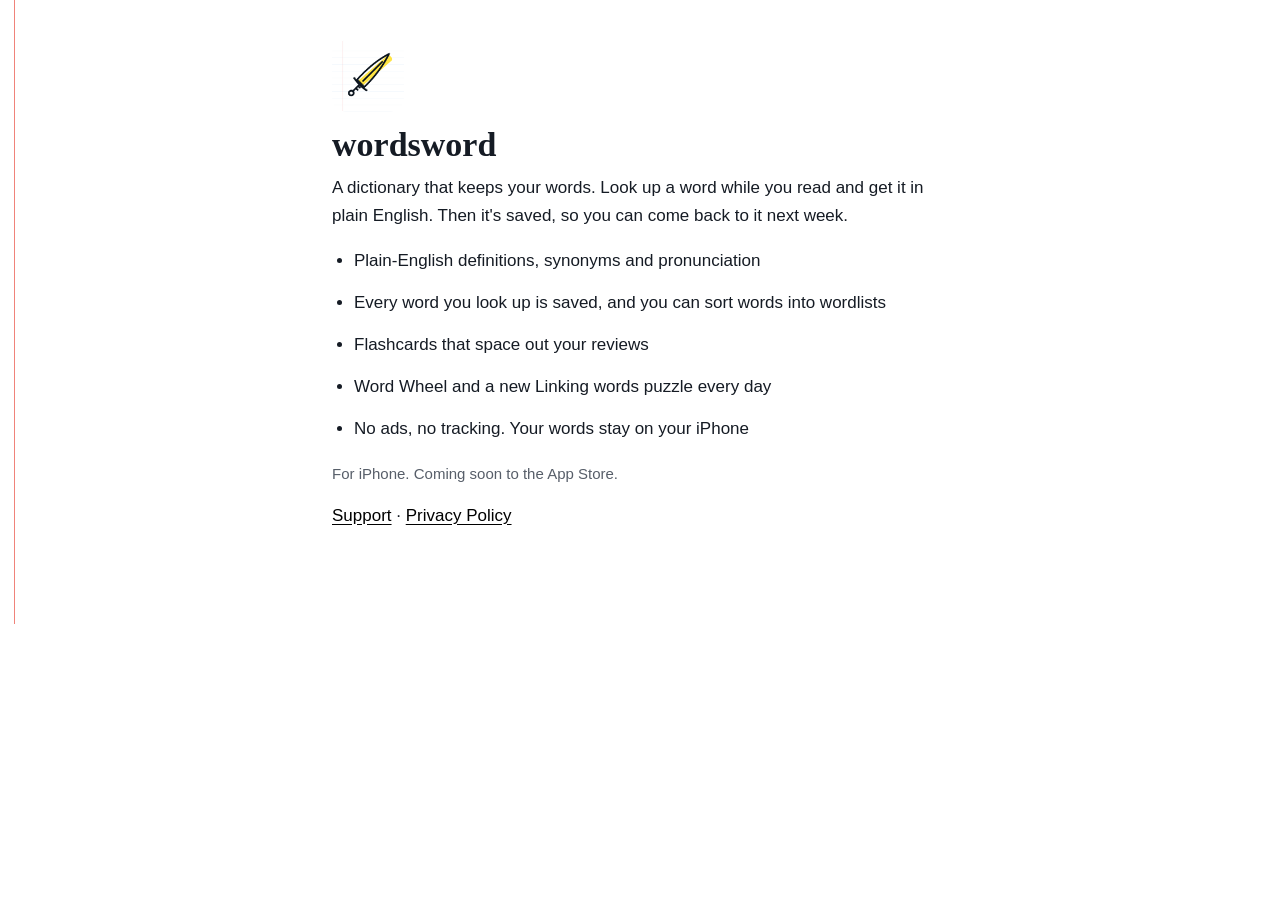
==== docs/index.html @ 5c489481 "Privacy policy, support and landing pages for the App Store, served by GitHub Pages from docs/ Co-Au" ====
<!doctype html>
<html lang="en">
<head>
<meta charset="utf-8">
<meta name="viewport" content="width=device-width, initial-scale=1">
<title>wordsword · dictionary that keeps your words</title>
<meta name="description" content="wordsword is a dictionary and thesaurus for iPhone that keeps every word you look up, with wordlists, flashcards and daily word games.">
<link rel="stylesheet" href="style.css">
</head>
<body>
<main>
<img class="icon" src="icon.png" alt="wordsword app icon">
<h1>wordsword</h1>
<p>A dictionary that keeps your words. Look up a word while you read and get it in plain English. Then it's saved, so you can come back to it next week.</p>
<ul>
<li>Plain-English definitions, synonyms and pronunciation</li>
<li>Every word you look up is saved, and you can sort words into wordlists</li>
<li>Flashcards that space out your reviews</li>
<li>Word Wheel and a new Linking words puzzle every day</li>
<li>No ads, no tracking. Your words stay on your iPhone</li>
</ul>
<p class="muted">For iPhone. Coming soon to the App Store.</p>
<p><a href="support.html">Support</a> · <a href="privacy.html">Privacy Policy</a></p>
</main>
</body>
</html>
---- docs/style.css ----
:root{--page:#fff;--ink:#151B24;--ink2:#575E69;--rule:#E4E7EC;--margin:#F0837A;--pen:#000;--sheet:#fff;--edge:#C3C8D1}
@media (prefers-color-scheme:dark){:root{--page:#0B0D12;--ink:#E9EBEF;--ink2:#A1A5AB;--rule:#1B2536;--margin:#6E3A38;--pen:#fff;--sheet:#151922;--edge:#343B48}}
*{box-sizing:border-box}
html{background:var(--page)}
body{margin:0;color:var(--ink);font:17px/28px -apple-system,BlinkMacSystemFont,"Helvetica Neue",sans-serif;
  background:linear-gradient(90deg,transparent 14px,var(--margin) 14px,var(--margin) 15px,transparent 15px);-webkit-text-size-adjust:100%}
main{max-width:680px;margin:0 auto;padding:40px 24px 80px 32px}
h1{font:600 34px/42px ui-serif,"New York",Georgia,serif;margin:12px 0 8px}
h2{font:600 20px/28px -apple-system,sans-serif;margin:36px 0 4px}
p,li{margin:0 0 14px}
ul{padding-left:22px}
a{color:var(--pen);text-underline-offset:3px}
.muted{color:var(--ink2);font-size:15px}
.icon{width:72px;height:72px;border-radius:16px;display:block}
nav{display:flex;gap:20px;font-size:15px;margin-bottom:24px}
table{border-collapse:collapse;width:100%;background:var(--sheet);border:1px solid var(--edge);border-radius:12px;overflow:hidden;margin:0 0 16px;font-size:15px;line-height:22px}
th,td{text-align:left;padding:8px 12px;border-bottom:1px solid var(--rule);vertical-align:top}
tr:last-child td{border-bottom:0}
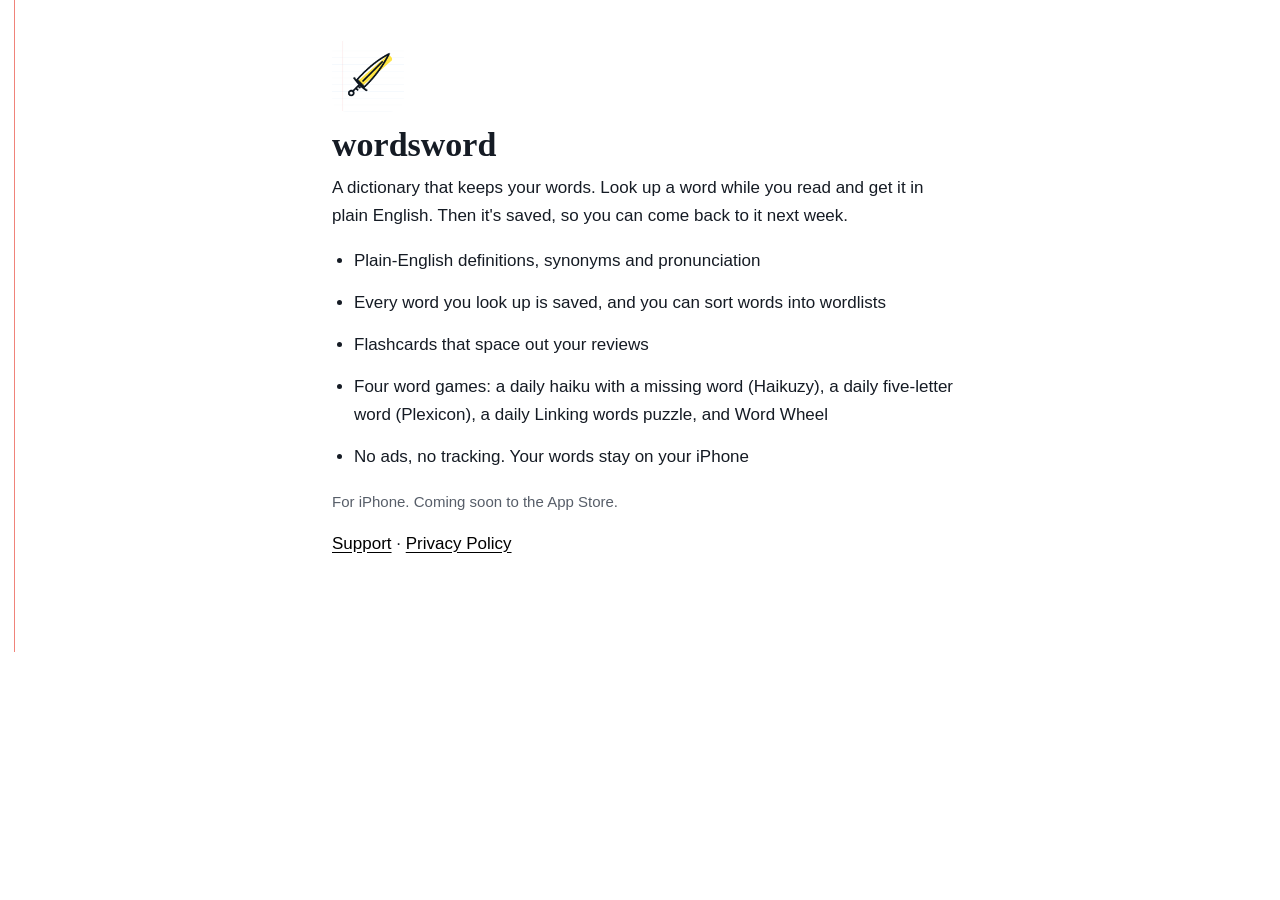
==== commit fa645778: "App Store readiness: honest model replies, a privacy policy that matches the code, four games in the" ====
--- a/docs/index.html
+++ b/docs/index.html
@@ -16,7 +16,7 @@
 <li>Plain-English definitions, synonyms and pronunciation</li>
 <li>Every word you look up is saved, and you can sort words into wordlists</li>
 <li>Flashcards that space out your reviews</li>
-<li>Word Wheel and a new Linking words puzzle every day</li>
+<li>Four word games: a daily haiku with a missing word (Haikuzy), a daily five-letter word (Plexicon), a daily Linking words puzzle, and Word Wheel</li>
 <li>No ads, no tracking. Your words stay on your iPhone</li>
 </ul>
 <p class="muted">For iPhone. Coming soon to the App Store.</p>
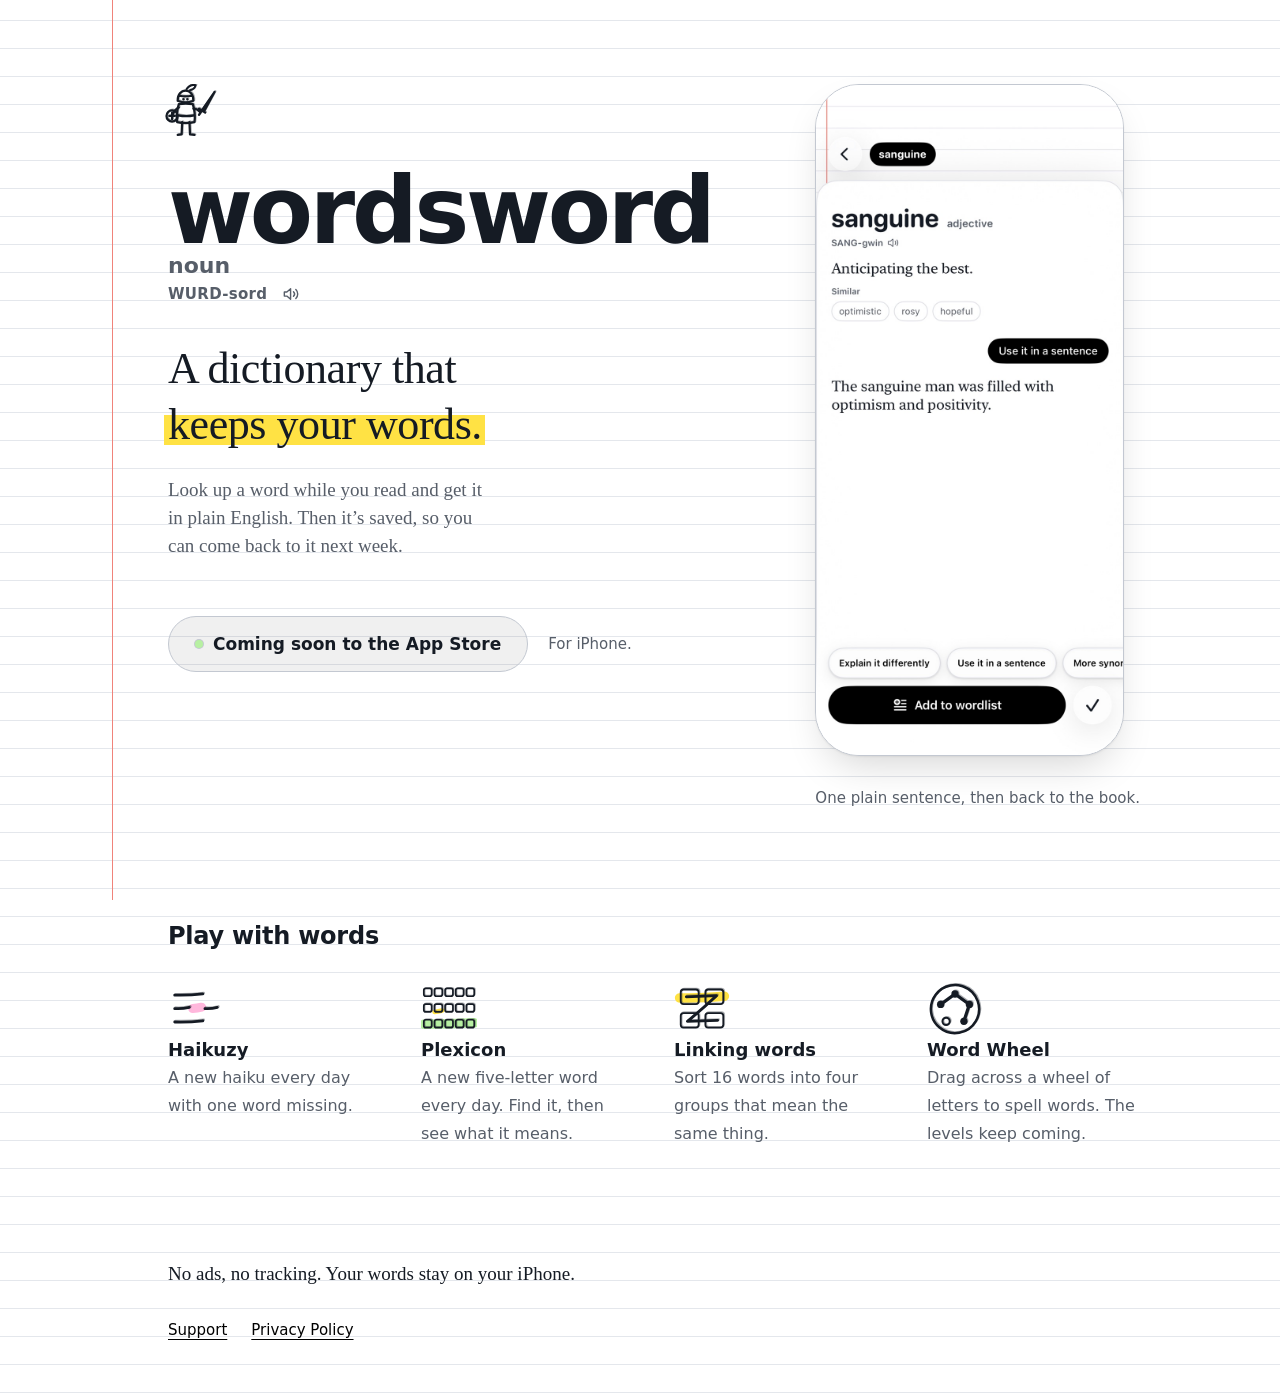
==== commit af967aec: "Landing page: wordsword as a dictionary entry, the real define screen, the four games Replaces the b" ====
--- a/docs/index.html
+++ b/docs/index.html
@@ -2,25 +2,286 @@
 <html lang="en">
 <head>
 <meta charset="utf-8">
-<meta name="viewport" content="width=device-width, initial-scale=1">
-<title>wordsword · dictionary that keeps your words</title>
-<meta name="description" content="wordsword is a dictionary and thesaurus for iPhone that keeps every word you look up, with wordlists, flashcards and daily word games.">
-<link rel="stylesheet" href="style.css">
+<meta name="viewport" content="width=device-width, initial-scale=1, viewport-fit=cover">
+<title>wordsword · a dictionary that keeps your words</title>
+<meta name="description" content="wordsword is a dictionary and thesaurus for iPhone that keeps every word you look up, with wordlists, flashcards and four daily word games.">
+<meta name="color-scheme" content="light dark">
+<meta name="theme-color" content="#FFFFFF" media="(prefers-color-scheme: light)">
+<meta name="theme-color" content="#0B0D12" media="(prefers-color-scheme: dark)">
+<meta property="og:title" content="wordsword">
+<meta property="og:description" content="A dictionary that keeps your words. For iPhone.">
+<meta property="og:image" content="https://schubaru.github.io/wordsword/icon.png">
+<meta property="og:url" content="https://schubaru.github.io/wordsword/">
+<!-- On App Store approval: <meta name="apple-itunes-app" content="app-id=XXXXXXXXXX"> -->
+<link rel="icon" href="icon.png">
+<link rel="apple-touch-icon" href="icon.png">
+<style>
+/* Tokens: DESIGN.md (Theme.swift). Kept here so privacy/support's style.css stays untouched. */
+:root{
+  --page:#FFFFFF; --sheet:#FFFFFF; --ink:#151B24; --ink2:#575E69; --pen:#000000; --on-pen:#FFFFFF;
+  --paper-rule:#E4E7EC; --margin:#F0837A; --edge:#C3C8D1; --rule:#DADEE5;
+  --hl-yellow:#FFE244; --hl-green:#B7F0A2; --hl-pink:#FFB7DC;
+  --pen-wash:rgb(0 0 0 / .06);
+  --r:28px;            /* one college rule */
+  --phase:-7px;        /* lifts the rules so body baselines sit on them */
+  --rounded: ui-rounded, "SF Pro Rounded", "Nunito", "Arial Rounded MT Bold", system-ui, sans-serif;
+  --serif: ui-serif, "New York", "Iowan Old Style", Georgia, serif;
+  --sans: -apple-system, BlinkMacSystemFont, "Helvetica Neue", system-ui, sans-serif;
+  --ease-out: cubic-bezier(.16, 1, .3, 1);
+}
+@media (prefers-color-scheme: dark){
+  :root{
+    --page:#0B0D12; --sheet:#151922; --ink:#E9EBEF; --ink2:#A1A5AB; --pen:#FFFFFF; --on-pen:#0B1220;
+    --paper-rule:#1B2536; --margin:#6E3A38; --edge:#343B48; --rule:#1C1F24;
+    --hl-yellow:rgb(214 181 41 / .5); --hl-green:rgb(111 176 74 / .5); --hl-pink:rgb(208 92 154 / .5);
+    --pen-wash:rgb(255 255 255 / .08);
+  }
+}
+
+*{box-sizing:border-box}
+html{background:var(--page); scrollbar-color:var(--edge) var(--page); -webkit-text-size-adjust:100%}
+body{
+  margin:0; color:var(--ink); background-color:var(--page);
+  font:17px/var(--r) var(--sans);
+  /* The paper: college rules, 28px apart, under everything. */
+  background-image:repeating-linear-gradient(to bottom, transparent 0 calc(var(--r) - 1px), var(--paper-rule) calc(var(--r) - 1px) var(--r));
+  background-position:0 var(--phase);
+  -webkit-font-smoothing:antialiased;
+}
+/* The one red margin line. Never written over. */
+body::before{
+  content:""; position:fixed; inset:0 auto 0 var(--margin-x); width:1.2px; background:var(--margin);
+  pointer-events:none;
+}
+:root{--margin-x:14px}
+::selection{background:var(--hl-yellow); color:var(--ink)}
+a{color:var(--pen); text-decoration-thickness:1px; text-underline-offset:4px}
+a:hover{text-decoration-thickness:2px}
+:focus-visible{outline:2px solid var(--pen); outline-offset:3px; border-radius:6px}
+
+.wrap{max-width:1040px; margin:0 auto; padding:calc(var(--r) * 2) 20px calc(var(--r) * 2) 36px}
+
+/* ---------- The entry ---------- */
+.hero{display:grid; gap:calc(var(--r) * 2) 64px; align-items:start}
+.knight{width:56px; height:56px; color:var(--ink); display:block; margin:0 0 var(--r) -6px}
+.headword{display:flex; align-items:baseline; flex-wrap:wrap; gap:0 18px; margin:0}
+.headword h1{
+  margin:0; font:800 clamp(56px, 13vw, 92px)/calc(var(--r) * 3) var(--rounded);
+  letter-spacing:-.035em; color:var(--ink);
+  position:relative; top:var(--h1-nudge, -13px); /* baseline onto its rule */
+}
+.pos{font:600 22px/var(--r) var(--rounded); color:var(--ink2)}
+.pron{display:flex; align-items:center; gap:8px; margin:0 0 var(--r); font:600 15px/var(--r) var(--rounded); color:var(--ink2); letter-spacing:.02em}
+.say{
+  all:unset; cursor:pointer; display:inline-grid; place-items:center; width:32px; height:28px; border-radius:8px;
+  color:var(--ink2); transition:color .2s var(--ease-out), background-color .2s var(--ease-out);
+}
+.say:hover{color:var(--pen); background:var(--pen-wash)}
+.say.is-speaking{color:var(--pen)}
+.say svg{width:20px; height:20px}
+.say:focus-visible{outline:2px solid var(--pen); outline-offset:0}
+
+.sense{margin:0 0 var(--r); font:400 clamp(30px, 5.4vw, 44px)/calc(var(--r) * 2) var(--serif); letter-spacing:-.01em; text-wrap:balance; max-width:16ch; position:relative; top:var(--sense-nudge, 10px)}
+.hl{
+  background:linear-gradient(var(--hl-yellow), var(--hl-yellow)) no-repeat 0 82% / 100% 62%;
+  border-radius:4px; padding:0 .08em; margin:0 -.08em;
+  -webkit-box-decoration-break:clone; box-decoration-break:clone;
+}
+.blurb{margin:0 0 calc(var(--r) * 2); max-width:34ch; font:400 19px/var(--r) var(--serif); color:var(--ink2)}
+
+.get{display:flex; flex-wrap:wrap; align-items:center; gap:0 20px}
+.cta{
+  display:inline-flex; align-items:center; gap:10px; height:calc(var(--r) * 2); padding:0 26px;
+  border-radius:999px; font:600 17px/1 var(--rounded); white-space:nowrap;
+}
+/* Not live yet: a quiet chip, not a dead button. On approval, swap the <span> for
+   <a class="cta is-live" href="https://apps.apple.com/app/idXXXXXXXXXX"> with Apple's badge. */
+.cta.is-soon{background:var(--pen-wash); color:var(--ink); border:1px solid var(--edge)}
+.cta.is-soon .dot{width:8px; height:8px; border-radius:50%; background:var(--hl-green); box-shadow:0 0 0 1px var(--edge)}
+.cta.is-live{background:var(--pen); color:var(--on-pen); text-decoration:none}
+.for{font:400 15px/var(--r) var(--sans); color:var(--ink2); margin:0}
+
+/* ---------- The real screen ---------- */
+.screen{margin:0; justify-self:center}
+.phone{
+  /* Height is a whole number of rules so everything below stays on the grid. */
+  display:block; height:calc(var(--r) * 23); aspect-ratio:780 / 1696; border-radius:44px; overflow:hidden;
+  background:var(--sheet); border:1px solid var(--edge);
+  box-shadow:0 1px 2px rgb(0 0 0 / .06), 0 18px 40px -12px rgb(0 0 0 / .18);
+}
+.phone img{display:block; width:100%; height:100%; object-fit:cover}
+.screen figcaption{margin-top:var(--r); text-align:center; font:400 15px/var(--r) var(--sans); color:var(--ink2)}
+
+/* ---------- Games ---------- */
+.games{margin-top:calc(var(--r) * 3)}
+.games h2{margin:0 0 var(--r); font:600 24px/calc(var(--r) * 2) var(--rounded); letter-spacing:-.01em; position:relative; top:12px}
+.games ul{list-style:none; margin:0; padding:0; display:grid; gap:var(--r) 40px}
+.games li{display:grid; grid-template-columns:56px 1fr; column-gap:16px; align-items:start; align-content:start}
+.games svg{width:56px; height:56px; color:var(--ink); grid-row:span 2}
+.games h3{margin:0; font:700 18px/var(--r) var(--rounded)}
+.games p{margin:0; font:400 16px/var(--r) var(--sans); color:var(--ink2)}
+
+/* ---------- Footer ---------- */
+footer{margin-top:calc(var(--r) * 3); padding-top:var(--r)}
+.promise{margin:0 0 var(--r); font:400 19px/var(--r) var(--serif)}
+.links{margin:0; display:flex; flex-wrap:wrap; gap:4px 24px; font-size:15px; color:var(--ink2)}
+
+/* Doodle strokes: round caps, a faint second pass offset like a pencil going twice. */
+.d{fill:none; stroke:currentColor; stroke-linecap:round; stroke-linejoin:round}
+.ghost{opacity:.35}
+.swipe{fill:none; stroke-linecap:round}
+
+@media (min-width: 900px){
+  :root{--margin-x:max(14px, calc(50% - 520px - 8px))}
+  .wrap{padding-top:calc(var(--r) * 3); padding-left:48px}
+  .hero{grid-template-columns:1fr auto}
+  :root{--h1-nudge:2px; --sense-nudge:5px}
+  .phone{height:calc(var(--r) * 24)}
+  .games ul{grid-template-columns:repeat(4, 1fr)}
+  .games li{grid-template-columns:1fr; row-gap:0}
+  .games svg{grid-row:auto; height:calc(var(--r) * 2)}
+}
+@media (min-width: 560px) and (max-width: 899px){
+  .games ul{grid-template-columns:1fr 1fr}
+}
+
+/* ---------- The one moment: the sword cuts the wordmark onto the page ---------- */
+@media (prefers-reduced-motion: no-preference){
+  .headword h1{position:relative; animation:cut .62s var(--ease-out) .15s both}
+  .headword h1::after{
+    content:""; position:absolute; top:-6%; bottom:-6%; left:0; width:2px; background:var(--pen);
+    transform:skewX(-24deg); animation:blade .62s var(--ease-out) .15s both; pointer-events:none;
+  }
+  .hl{animation:swipe .5s var(--ease-out) .7s both}
+}
+@keyframes cut{
+  from{clip-path:polygon(-2% -10%, -2% -10%, -32% 110%, -2% 110%)}
+  to{clip-path:polygon(-2% -10%, 134% -10%, 102% 110%, -2% 110%)}
+}
+@keyframes blade{
+  0%{left:0; opacity:0}
+  10%{opacity:1}
+  70%{opacity:1}
+  100%{left:104%; opacity:0}
+}
+@keyframes swipe{from{background-size:0% 62%} to{background-size:100% 62%}}
+</style>
 </head>
 <body>
-<main>
-<img class="icon" src="icon.png" alt="wordsword app icon">
-<h1>wordsword</h1>
-<p>A dictionary that keeps your words. Look up a word while you read and get it in plain English. Then it's saved, so you can come back to it next week.</p>
-<ul>
-<li>Plain-English definitions, synonyms and pronunciation</li>
-<li>Every word you look up is saved, and you can sort words into wordlists</li>
-<li>Flashcards that space out your reviews</li>
-<li>Four word games: a daily haiku with a missing word (Haikuzy), a daily five-letter word (Plexicon), a daily Linking words puzzle, and Word Wheel</li>
-<li>No ads, no tracking. Your words stay on your iPhone</li>
-</ul>
-<p class="muted">For iPhone. Coming soon to the App Store.</p>
-<p><a href="support.html">Support</a> · <a href="privacy.html">Privacy Policy</a></p>
+
+<!-- Doodles from Doodles.swift, redrawn in a 100×100 square. -->
+<svg width="0" height="0" style="position:absolute" aria-hidden="true">
+  <defs>
+    <g id="knight" class="d" stroke-width="4">
+      <path d="M30 36Q42 34 55 36Q60 52 58 68Q42 72 27 68Q25 52 30 36"/>
+      <path d="M29 56Q43 59 57.5 56M36 68L35 90L28 91M49 68L50 90L58 91"/>
+      <path d="M30 42Q22 46 19 55"/><circle cx="18" cy="57" r="10"/><path d="M13 57H23M18 51V63"/>
+      <path d="M28 30C27 6 57 6 56 30Q42 36 28 30M31 21Q42 23.5 53 21M38 27l.5 .5M45 27l.5 .5"/>
+      <path d="M44 9Q50 0 60 2Q58 10 50 11" stroke-width="3.6"/>
+      <path d="M56 44Q63 44 68 50M66 55L72 46M66 44L77 51M71.5 46.5L94 14L75 49M73.5 46.5L90 20"/>
+    </g>
+    <g id="haiku" class="d" stroke-width="5">
+      <path d="M12 27Q37 27.8 62 24.8M12 51Q25 51.8 38 48.8M66 51Q77 51.8 88 48.8M12 75Q37 75.8 62 72.8"/>
+    </g>
+    <g id="plex" class="d" stroke-width="3">
+      <rect x="5" y="15" width="14" height="14" rx="3.5"/><rect x="24" y="15" width="14" height="14" rx="3.5"/><rect x="43" y="15" width="14" height="14" rx="3.5"/><rect x="62" y="15" width="14" height="14" rx="3.5"/><rect x="81" y="15" width="14" height="14" rx="3.5"/>
+      <rect x="5" y="43" width="14" height="14" rx="3.5"/><rect x="24" y="43" width="14" height="14" rx="3.5"/><rect x="43" y="43" width="14" height="14" rx="3.5"/><rect x="62" y="43" width="14" height="14" rx="3.5"/><rect x="81" y="43" width="14" height="14" rx="3.5"/>
+      <rect x="5" y="71" width="14" height="14" rx="3.5"/><rect x="24" y="71" width="14" height="14" rx="3.5"/><rect x="43" y="71" width="14" height="14" rx="3.5"/><rect x="62" y="71" width="14" height="14" rx="3.5"/><rect x="81" y="71" width="14" height="14" rx="3.5"/>
+    </g>
+    <g id="link" class="d">
+      <g stroke-width="3.2">
+        <rect x="12" y="17" width="32" height="26" rx="5"/><rect x="56" y="17" width="32" height="26" rx="5"/>
+        <rect x="12" y="59" width="32" height="26" rx="5"/><rect x="56" y="59" width="32" height="26" rx="5"/>
+      </g>
+      <path d="M22 30L76 28Q50 52 24 74L78 72" stroke-width="5"/>
+    </g>
+    <g id="wheel" class="d" stroke-width="4.5">
+      <path d="M64.71 11.59A43 43 0 1 1 22.36 84.94A43 43 0 0 1 72.79 15.53"/>
+      <circle cx="34.13" cy="73.84" r="6.5" stroke-width="3.6"/>
+      <g fill="currentColor" stroke="none">
+        <circle cx="24.32" cy="43.66" r="6.5"/><circle cx="50" cy="25" r="6.5"/>
+        <circle cx="75.68" cy="43.66" r="6.5"/><circle cx="65.87" cy="73.84" r="6.5"/>
+      </g>
+      <path d="M24.32 43.66L50 25L75.68 43.66L65.87 73.84" stroke-width="5.8"/>
+    </g>
+  </defs>
+</svg>
+
+<main class="wrap">
+  <section class="hero" aria-labelledby="name">
+    <div class="entry">
+      <svg class="knight" viewBox="0 0 100 100" aria-hidden="true"><use href="#knight" class="ghost" transform="translate(1.4 -1.2)"/><use href="#knight"/></svg>
+      <div class="headword">
+        <h1 id="name">wordsword</h1>
+        <span class="pos">noun</span>
+      </div>
+      <p class="pron">
+        <span aria-label="Pronounced word sword">WURD-sord</span>
+        <button class="say" type="button" aria-label="Hear it said" hidden>
+          <svg viewBox="0 0 24 24" fill="none" stroke="currentColor" stroke-width="1.7" stroke-linecap="round" stroke-linejoin="round" aria-hidden="true"><path d="M4 9.5h3l4.5-3.8v12.6L7 14.5H4z"/><path d="M15 9.2a4 4 0 0 1 0 5.6M17.8 6.6a7.6 7.6 0 0 1 0 10.8"/></svg>
+        </button>
+      </p>
+      <p class="sense">A dictionary that <span class="hl">keeps your&nbsp;words.</span></p>
+      <p class="blurb">Look up a word while you read and get it in plain English. Then it’s saved, so you can come back to it next week.</p>
+      <div class="get">
+        <span class="cta is-soon"><span class="dot" aria-hidden="true"></span>Coming soon to the App Store</span>
+        <p class="for">For iPhone.</p>
+      </div>
+    </div>
+
+    <figure class="screen">
+      <div class="phone"><img src="define.jpg" width="780" height="1696" alt="wordsword defining “sanguine”: adjective, SANG-gwin. Anticipating the best. Similar: optimistic, rosy, hopeful. Then the word used in a sentence." loading="eager" decoding="async"></div>
+      <figcaption>One plain sentence, then back to the book.</figcaption>
+    </figure>
+  </section>
+
+  <section class="games" aria-labelledby="play">
+    <h2 id="play">Play with words</h2>
+    <ul>
+      <li>
+        <svg viewBox="0 0 100 100" aria-hidden="true"><path class="swipe" d="M44 51Q52 50.5 60 48.5" stroke="var(--hl-pink)" stroke-width="16"/><use href="#haiku" class="ghost" transform="translate(1.75 -1.5)"/><use href="#haiku"/></svg>
+        <h3>Haikuzy</h3>
+        <p>A new haiku every day with one word missing.</p>
+      </li>
+      <li>
+        <svg viewBox="0 0 100 100" aria-hidden="true"><path class="swipe" d="M5 79Q50 78.5 95 76.5" stroke="var(--hl-green)" stroke-width="17"/><path class="swipe" d="M24 57Q31 56.5 38 54.5" stroke="var(--hl-yellow)" stroke-width="8"/><use href="#plex" class="ghost" transform="translate(1.4 -1.2)"/><use href="#plex"/></svg>
+        <h3>Plexicon</h3>
+        <p>A new five-letter word every day. Find it, then see what it means.</p>
+      </li>
+      <li>
+        <svg viewBox="0 0 100 100" aria-hidden="true"><path class="swipe" d="M10 32Q50 33 90 29" stroke="var(--hl-yellow)" stroke-width="17"/><use href="#link" class="ghost" transform="translate(1.6 -1.4)"/><use href="#link"/></svg>
+        <h3>Linking words</h3>
+        <p>Sort 16 words into four groups that mean the same thing.</p>
+      </li>
+      <li>
+        <svg viewBox="0 0 100 100" aria-hidden="true"><use href="#wheel" class="ghost" transform="translate(1.6 -1.4)"/><use href="#wheel"/></svg>
+        <h3>Word Wheel</h3>
+        <p>Drag across a wheel of letters to spell words. The levels keep coming.</p>
+      </li>
+    </ul>
+  </section>
+
+  <footer>
+    <p class="promise">No ads, no tracking. Your words stay on your iPhone.</p>
+    <p class="links"><a href="support.html">Support</a><a href="privacy.html">Privacy Policy</a></p>
+  </footer>
 </main>
+
+<script>
+// The speaker says the word, like the one beside every headword in the app. Hidden where speech isn't available.
+(() => {
+  const btn = document.querySelector('.say');
+  if (!('speechSynthesis' in window)) return;
+  btn.hidden = false;
+  btn.addEventListener('click', () => {
+    speechSynthesis.cancel();
+    const u = new SpeechSynthesisUtterance('word sword');
+    u.lang = 'en-US'; u.rate = 0.9;
+    u.onstart = () => btn.classList.add('is-speaking');
+    u.onend = u.onerror = () => btn.classList.remove('is-speaking');
+    speechSynthesis.speak(u);
+  });
+})();
+</script>
 </body>
 </html>
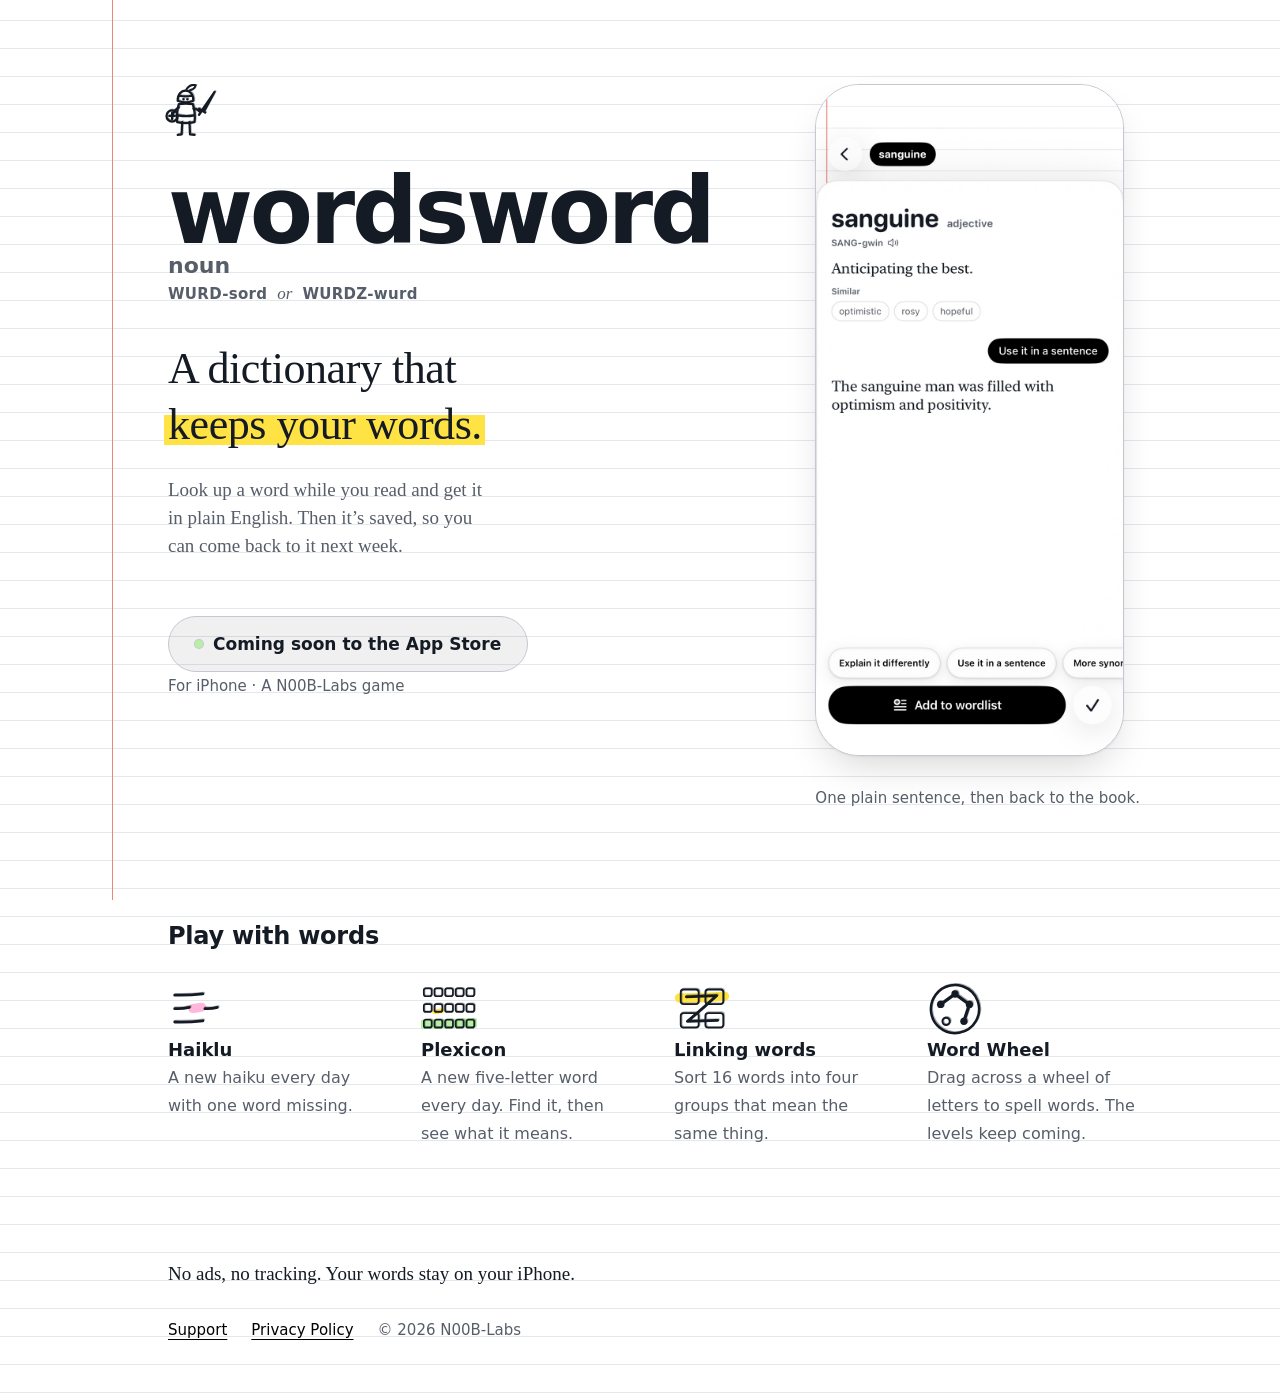
==== commit 63524718: "Rename Haikuzy to Haiklu; landing page gives both pronunciations and credits N00B-Labs Every on-scre" ====
--- a/docs/index.html
+++ b/docs/index.html
@@ -71,15 +71,8 @@
   position:relative; top:var(--h1-nudge, -13px); /* baseline onto its rule */
 }
 .pos{font:600 22px/var(--r) var(--rounded); color:var(--ink2)}
-.pron{display:flex; align-items:center; gap:8px; margin:0 0 var(--r); font:600 15px/var(--r) var(--rounded); color:var(--ink2); letter-spacing:.02em}
-.say{
-  all:unset; cursor:pointer; display:inline-grid; place-items:center; width:32px; height:28px; border-radius:8px;
-  color:var(--ink2); transition:color .2s var(--ease-out), background-color .2s var(--ease-out);
-}
-.say:hover{color:var(--pen); background:var(--pen-wash)}
-.say.is-speaking{color:var(--pen)}
-.say svg{width:20px; height:20px}
-.say:focus-visible{outline:2px solid var(--pen); outline-offset:0}
+.pron{display:flex; align-items:baseline; gap:8px; margin:0 0 var(--r); font:600 15px/var(--r) var(--rounded); color:var(--ink2); letter-spacing:.02em}
+.pron i{font:italic 400 17px/var(--r) var(--serif); letter-spacing:0; padding:0 2px}
 
 .sense{margin:0 0 var(--r); font:400 clamp(30px, 5.4vw, 44px)/calc(var(--r) * 2) var(--serif); letter-spacing:-.01em; text-wrap:balance; max-width:16ch; position:relative; top:var(--sense-nudge, 10px)}
 .hl{
@@ -215,17 +208,12 @@
         <h1 id="name">wordsword</h1>
         <span class="pos">noun</span>
       </div>
-      <p class="pron">
-        <span aria-label="Pronounced word sword">WURD-sord</span>
-        <button class="say" type="button" aria-label="Hear it said" hidden>
-          <svg viewBox="0 0 24 24" fill="none" stroke="currentColor" stroke-width="1.7" stroke-linecap="round" stroke-linejoin="round" aria-hidden="true"><path d="M4 9.5h3l4.5-3.8v12.6L7 14.5H4z"/><path d="M15 9.2a4 4 0 0 1 0 5.6M17.8 6.6a7.6 7.6 0 0 1 0 10.8"/></svg>
-        </button>
-      </p>
+      <p class="pron"><span>WURD-sord</span> <i>or</i> <span>WURDZ-wurd</span></p>
       <p class="sense">A dictionary that <span class="hl">keeps your&nbsp;words.</span></p>
       <p class="blurb">Look up a word while you read and get it in plain English. Then it’s saved, so you can come back to it next week.</p>
       <div class="get">
         <span class="cta is-soon"><span class="dot" aria-hidden="true"></span>Coming soon to the App Store</span>
-        <p class="for">For iPhone.</p>
+        <p class="for">For iPhone · A N00B-Labs game</p>
       </div>
     </div>
 
@@ -240,7 +228,7 @@
     <ul>
       <li>
         <svg viewBox="0 0 100 100" aria-hidden="true"><path class="swipe" d="M44 51Q52 50.5 60 48.5" stroke="var(--hl-pink)" stroke-width="16"/><use href="#haiku" class="ghost" transform="translate(1.75 -1.5)"/><use href="#haiku"/></svg>
-        <h3>Haikuzy</h3>
+        <h3>Haiklu</h3>
         <p>A new haiku every day with one word missing.</p>
       </li>
       <li>
@@ -263,25 +251,9 @@
 
   <footer>
     <p class="promise">No ads, no tracking. Your words stay on your iPhone.</p>
-    <p class="links"><a href="support.html">Support</a><a href="privacy.html">Privacy Policy</a></p>
+    <p class="links"><a href="support.html">Support</a><a href="privacy.html">Privacy Policy</a><span>© 2026 N00B-Labs</span></p>
   </footer>
 </main>
 
-<script>
-// The speaker says the word, like the one beside every headword in the app. Hidden where speech isn't available.
-(() => {
-  const btn = document.querySelector('.say');
-  if (!('speechSynthesis' in window)) return;
-  btn.hidden = false;
-  btn.addEventListener('click', () => {
-    speechSynthesis.cancel();
-    const u = new SpeechSynthesisUtterance('word sword');
-    u.lang = 'en-US'; u.rate = 0.9;
-    u.onstart = () => btn.classList.add('is-speaking');
-    u.onend = u.onerror = () => btn.classList.remove('is-speaking');
-    speechSynthesis.speak(u);
-  });
-})();
-</script>
 </body>
 </html>
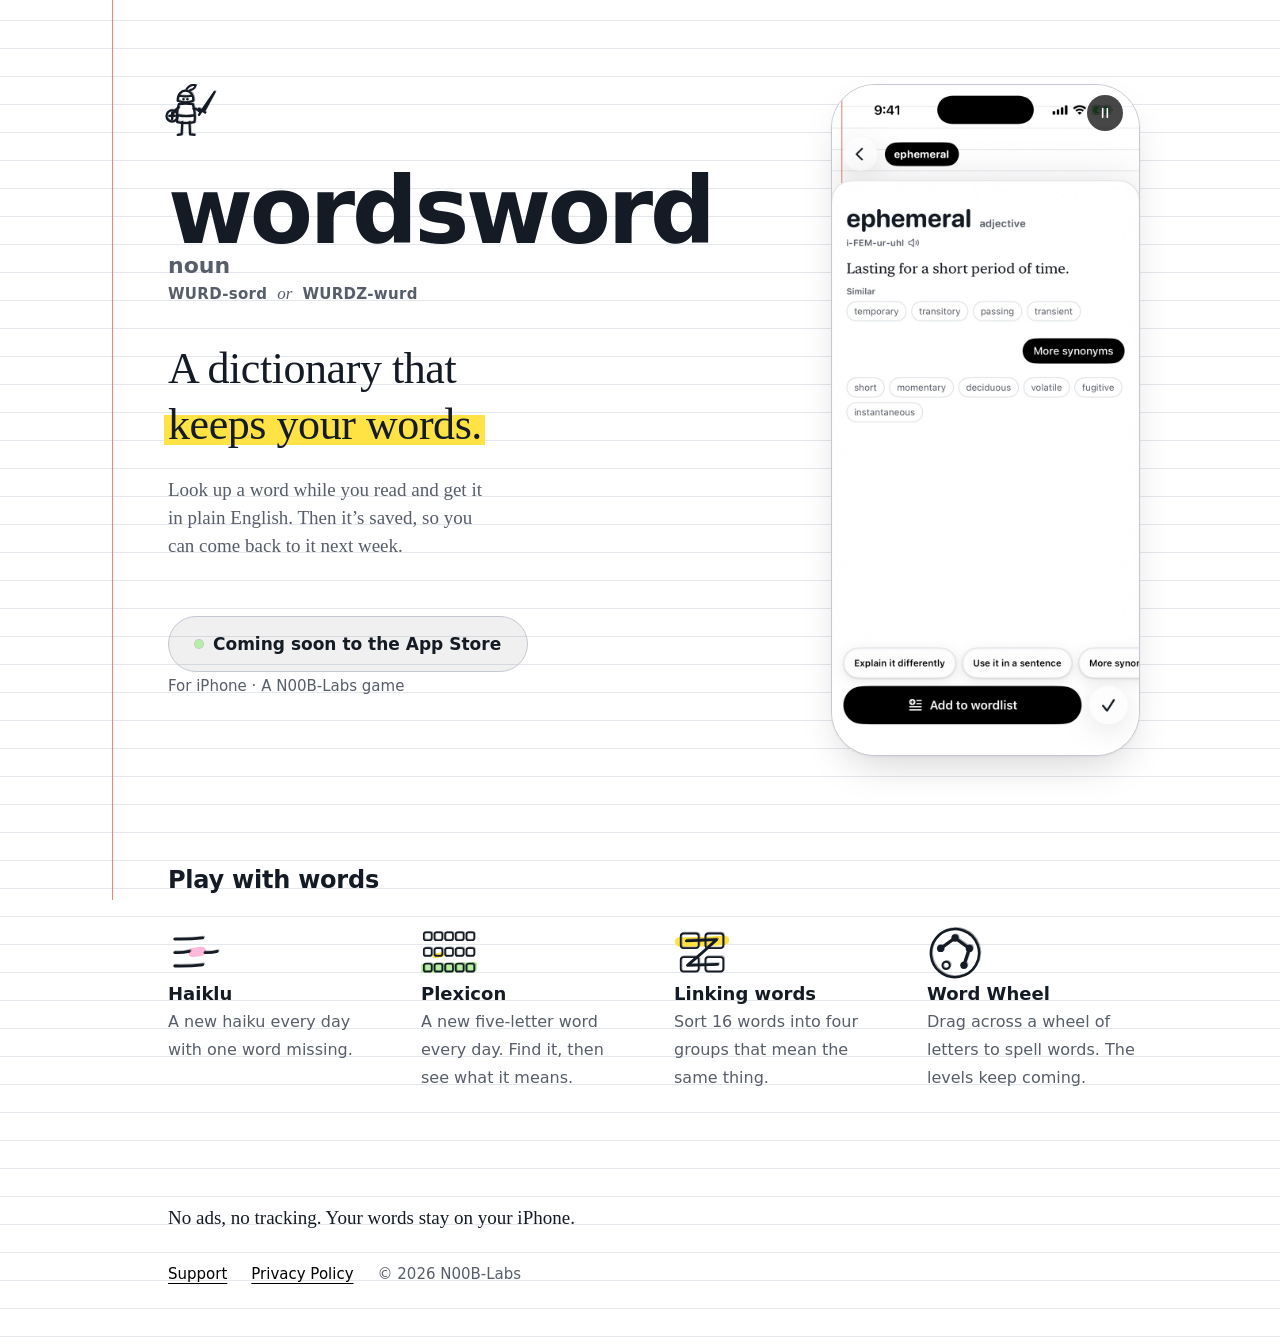
==== commit fca65a7c: "Landing page: the phone plays a demo of the define flow The sanguine screenshot becomes a 12.4s loop" ====
--- a/docs/index.html
+++ b/docs/index.html
@@ -102,8 +102,17 @@
   background:var(--sheet); border:1px solid var(--edge);
   box-shadow:0 1px 2px rgb(0 0 0 / .06), 0 18px 40px -12px rgb(0 0 0 / .18);
 }
-.phone img{display:block; width:100%; height:100%; object-fit:cover}
-.screen figcaption{margin-top:var(--r); text-align:center; font:400 15px/var(--r) var(--sans); color:var(--ink2)}
+.phone{position:relative}
+.phone video{display:block; width:100%; height:100%; object-fit:cover}
+/* Sits over the status bar, the one part of the reel that says nothing. Fixed ink: it is always on a light screen. */
+.reel-btn{
+  position:absolute; top:10px; right:16px; width:36px; height:36px; padding:0; border:0; border-radius:50%;
+  display:grid; place-items:center; background:rgb(0 0 0 / .72); color:#fff; cursor:pointer;
+}
+.reel-btn:hover{background:#000}
+.reel-btn svg{width:16px; height:16px; fill:none; stroke:currentColor; stroke-width:2.4; stroke-linecap:round; stroke-linejoin:round}
+.reel-btn .i-play{fill:currentColor}
+.reel-btn[aria-label^="Pause"] .i-play, .reel-btn[aria-label^="Play"] .i-pause{display:none}
 
 /* ---------- Games ---------- */
 .games{margin-top:calc(var(--r) * 3)}
@@ -218,8 +227,16 @@
     </div>
 
     <figure class="screen">
-      <div class="phone"><img src="define.jpg" width="780" height="1696" alt="wordsword defining “sanguine”: adjective, SANG-gwin. Anticipating the best. Similar: optimistic, rosy, hopeful. Then the word used in a sentence." loading="eager" decoding="async"></div>
-      <figcaption>One plain sentence, then back to the book.</figcaption>
+      <div class="phone">
+        <!-- recorded off the iPhone 17 Pro simulator by Screens/testDemoReel, cut by Scripts/demo-reel.swift -->
+        <video muted loop playsinline preload="none" width="780" height="1696" poster="define-poster.jpg"
+               aria-label="wordsword in use: typing “ephemeral” brings up its definition, Lasting for a short period of time, with similar words temporary, transitory, passing and transient. More synonyms adds six more, then Add to wordlist ticks it into a Book club list.">
+          <source src="define.mp4" type="video/mp4">
+        </video>
+        <button class="reel-btn" type="button" aria-label="Pause demo" hidden>
+          <svg viewBox="0 0 24 24" aria-hidden="true"><path class="i-pause" d="M8.5 5.5v13M15.5 5.5v13"/><path class="i-play" d="M8 5.5v13l10.5-6.5z"/></svg>
+        </button>
+      </div>
     </figure>
   </section>
 
@@ -255,5 +272,18 @@
   </footer>
 </main>
 
+<script>
+// The reel loops while it's on screen. Autoplay lives here, not in the markup, so reduced motion
+// keeps the poster until someone presses play, and a pause sticks even after scrolling back.
+(() => {
+  const v = document.querySelector('.phone video'), btn = document.querySelector('.reel-btn');
+  let held = !matchMedia('(prefers-reduced-motion: no-preference)').matches, seen = !('IntersectionObserver' in window);
+  const run = () => { if (seen && !held) { v.preload = 'auto'; v.play().catch(() => {}); } else v.pause(); };
+  const sync = () => btn.setAttribute('aria-label', held ? 'Play demo' : 'Pause demo');
+  btn.addEventListener('click', () => { held = !held; sync(); run(); });
+  if (!seen) new IntersectionObserver(([e]) => { seen = e.isIntersecting; run(); }, { rootMargin: '200px' }).observe(v);
+  sync(); btn.hidden = false; run();
+})();
+</script>
 </body>
 </html>
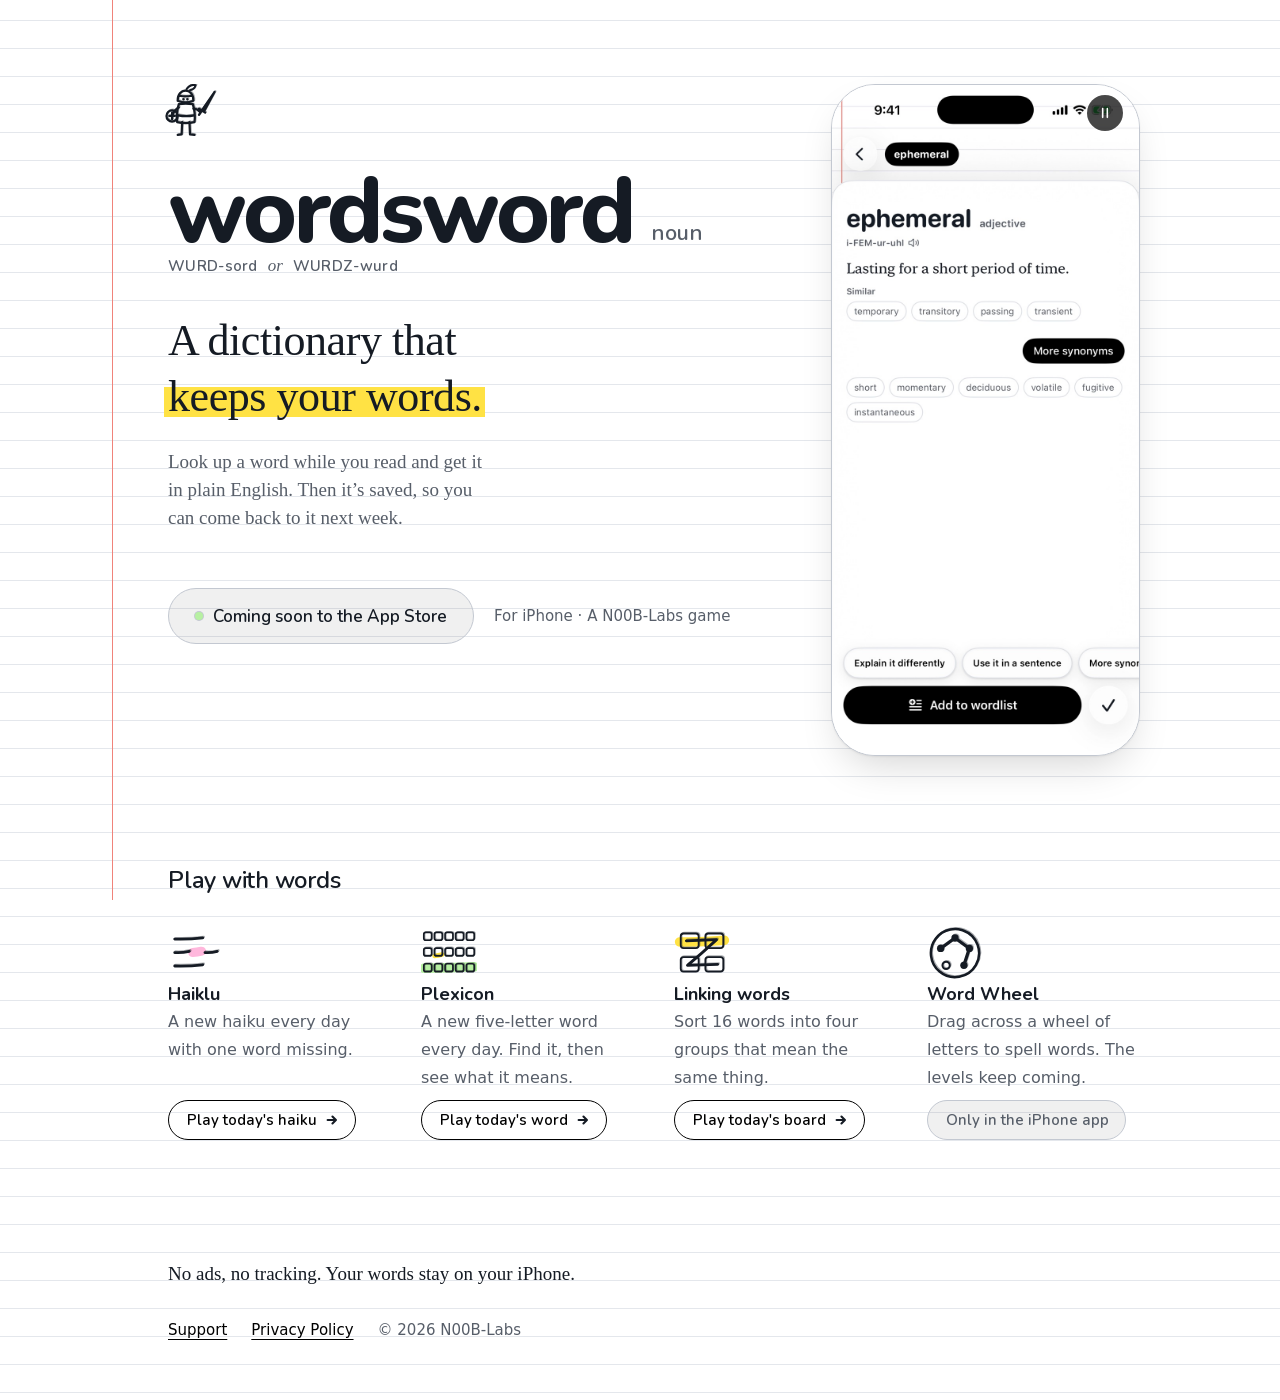
==== commit a80abff4: "Web games: Haiklu, Plexicon and Linking words play on the site Each game gets its own page under doc" ====
--- a/docs/index.html
+++ b/docs/index.html
@@ -4,7 +4,7 @@
 <meta charset="utf-8">
 <meta name="viewport" content="width=device-width, initial-scale=1, viewport-fit=cover">
 <title>wordsword · a dictionary that keeps your words</title>
-<meta name="description" content="wordsword is a dictionary and thesaurus for iPhone that keeps every word you look up, with wordlists, flashcards and four daily word games.">
+<meta name="description" content="wordsword is a dictionary and thesaurus for iPhone that keeps every word you look up, with wordlists, flashcards and four word games, three of them playable right here on the web.">
 <meta name="color-scheme" content="light dark">
 <meta name="theme-color" content="#FFFFFF" media="(prefers-color-scheme: light)">
 <meta name="theme-color" content="#0B0D12" media="(prefers-color-scheme: dark)">
@@ -16,6 +16,8 @@
 <link rel="icon" href="icon.png">
 <link rel="apple-touch-icon" href="icon.png">
 <style>
+/* Nunito (SIL OFL 1.1, play/fonts/OFL.txt): the rounded voice off Apple devices, where ui-rounded doesn't exist. Self-hosted, Latin only. */
+@font-face{font-family:"Nunito"; font-style:normal; font-weight:400 800; font-display:swap; src:url(play/fonts/nunito-latin.woff2) format("woff2"); unicode-range:U+0000-00FF, U+0131, U+0152-0153, U+02BB-02BC, U+02C6, U+02DA, U+02DC, U+2000-206F, U+20AC, U+2122, U+2191, U+2193, U+2212, U+FEFF, U+FFFD}
 /* Tokens: DESIGN.md (Theme.swift). Kept here so privacy/support's style.css stays untouched. */
 :root{
   --page:#FFFFFF; --sheet:#FFFFFF; --ink:#151B24; --ink2:#575E69; --pen:#000000; --on-pen:#FFFFFF;
@@ -24,7 +26,7 @@
   --pen-wash:rgb(0 0 0 / .06);
   --r:28px;            /* one college rule */
   --phase:-7px;        /* lifts the rules so body baselines sit on them */
-  --rounded: ui-rounded, "SF Pro Rounded", "Nunito", "Arial Rounded MT Bold", system-ui, sans-serif;
+  --rounded: ui-rounded, "SF Pro Rounded", "Nunito", system-ui, sans-serif;
   --serif: ui-serif, "New York", "Iowan Old Style", Georgia, serif;
   --sans: -apple-system, BlinkMacSystemFont, "Helvetica Neue", system-ui, sans-serif;
   --ease-out: cubic-bezier(.16, 1, .3, 1);
@@ -119,7 +121,18 @@
 .games h2{margin:0 0 var(--r); font:600 24px/calc(var(--r) * 2) var(--rounded); letter-spacing:-.01em; position:relative; top:12px}
 .games ul{list-style:none; margin:0; padding:0; display:grid; gap:var(--r) 40px}
 .games li{display:grid; grid-template-columns:56px 1fr; column-gap:16px; align-items:start; align-content:start}
-.games svg{width:56px; height:56px; color:var(--ink); grid-row:span 2}
+.games svg{width:56px; height:56px; color:var(--ink); grid-row:span 3}
+/* Each card's one move: play today's on the web, or (Word Wheel) where it lives instead. Two rules tall, on the grid. */
+.play{
+  justify-self:start; display:inline-flex; align-items:center; gap:8px; height:40px; margin:8px 0; padding:0 16px 0 18px;
+  border-radius:999px; border:1px solid var(--pen); color:var(--pen); text-decoration:none;
+  font:600 15px/1 var(--rounded); white-space:nowrap; transition:background-color .15s, color .15s;
+}
+.play svg{width:14px; height:14px; fill:none; stroke:currentColor; stroke-width:2.4; stroke-linecap:round; stroke-linejoin:round; grid-row:auto; transition:transform .2s var(--ease-out)}
+a.play:hover{background:var(--pen); color:var(--on-pen)}
+a.play:hover svg{transform:translateX(2px)}
+/* Word Wheel stays in the app. On approval, make this an <a class="play" href="https://apps.apple.com/app/idXXXXXXXXXX">Download wordsword</a>. */
+.play.is-app{border-color:var(--edge); background:var(--pen-wash); color:var(--ink2)}
 .games h3{margin:0; font:700 18px/var(--r) var(--rounded)}
 .games p{margin:0; font:400 16px/var(--r) var(--sans); color:var(--ink2)}
 
@@ -140,7 +153,7 @@
   :root{--h1-nudge:2px; --sense-nudge:5px}
   .phone{height:calc(var(--r) * 24)}
   .games ul{grid-template-columns:repeat(4, 1fr)}
-  .games li{grid-template-columns:1fr; row-gap:0}
+  .games li{grid-template-columns:1fr; grid-template-rows:auto auto 1fr auto; row-gap:0}
   .games svg{grid-row:auto; height:calc(var(--r) * 2)}
 }
 @media (min-width: 560px) and (max-width: 899px){
@@ -247,21 +260,25 @@
         <svg viewBox="0 0 100 100" aria-hidden="true"><path class="swipe" d="M44 51Q52 50.5 60 48.5" stroke="var(--hl-pink)" stroke-width="16"/><use href="#haiku" class="ghost" transform="translate(1.75 -1.5)"/><use href="#haiku"/></svg>
         <h3>Haiklu</h3>
         <p>A new haiku every day with one word missing.</p>
+        <a class="play" href="haiklu/">Play today's haiku<svg viewBox="0 0 16 16" aria-hidden="true"><path d="M3 8h9M8.5 4l4 4-4 4"/></svg></a>
       </li>
       <li>
         <svg viewBox="0 0 100 100" aria-hidden="true"><path class="swipe" d="M5 79Q50 78.5 95 76.5" stroke="var(--hl-green)" stroke-width="17"/><path class="swipe" d="M24 57Q31 56.5 38 54.5" stroke="var(--hl-yellow)" stroke-width="8"/><use href="#plex" class="ghost" transform="translate(1.4 -1.2)"/><use href="#plex"/></svg>
         <h3>Plexicon</h3>
         <p>A new five-letter word every day. Find it, then see what it means.</p>
+        <a class="play" href="plexicon/">Play today's word<svg viewBox="0 0 16 16" aria-hidden="true"><path d="M3 8h9M8.5 4l4 4-4 4"/></svg></a>
       </li>
       <li>
         <svg viewBox="0 0 100 100" aria-hidden="true"><path class="swipe" d="M10 32Q50 33 90 29" stroke="var(--hl-yellow)" stroke-width="17"/><use href="#link" class="ghost" transform="translate(1.6 -1.4)"/><use href="#link"/></svg>
         <h3>Linking words</h3>
         <p>Sort 16 words into four groups that mean the same thing.</p>
+        <a class="play" href="linking-words/">Play today's board<svg viewBox="0 0 16 16" aria-hidden="true"><path d="M3 8h9M8.5 4l4 4-4 4"/></svg></a>
       </li>
       <li>
         <svg viewBox="0 0 100 100" aria-hidden="true"><use href="#wheel" class="ghost" transform="translate(1.6 -1.4)"/><use href="#wheel"/></svg>
         <h3>Word Wheel</h3>
         <p>Drag across a wheel of letters to spell words. The levels keep coming.</p>
+        <span class="play is-app">Only in the iPhone app</span>
       </li>
     </ul>
   </section>
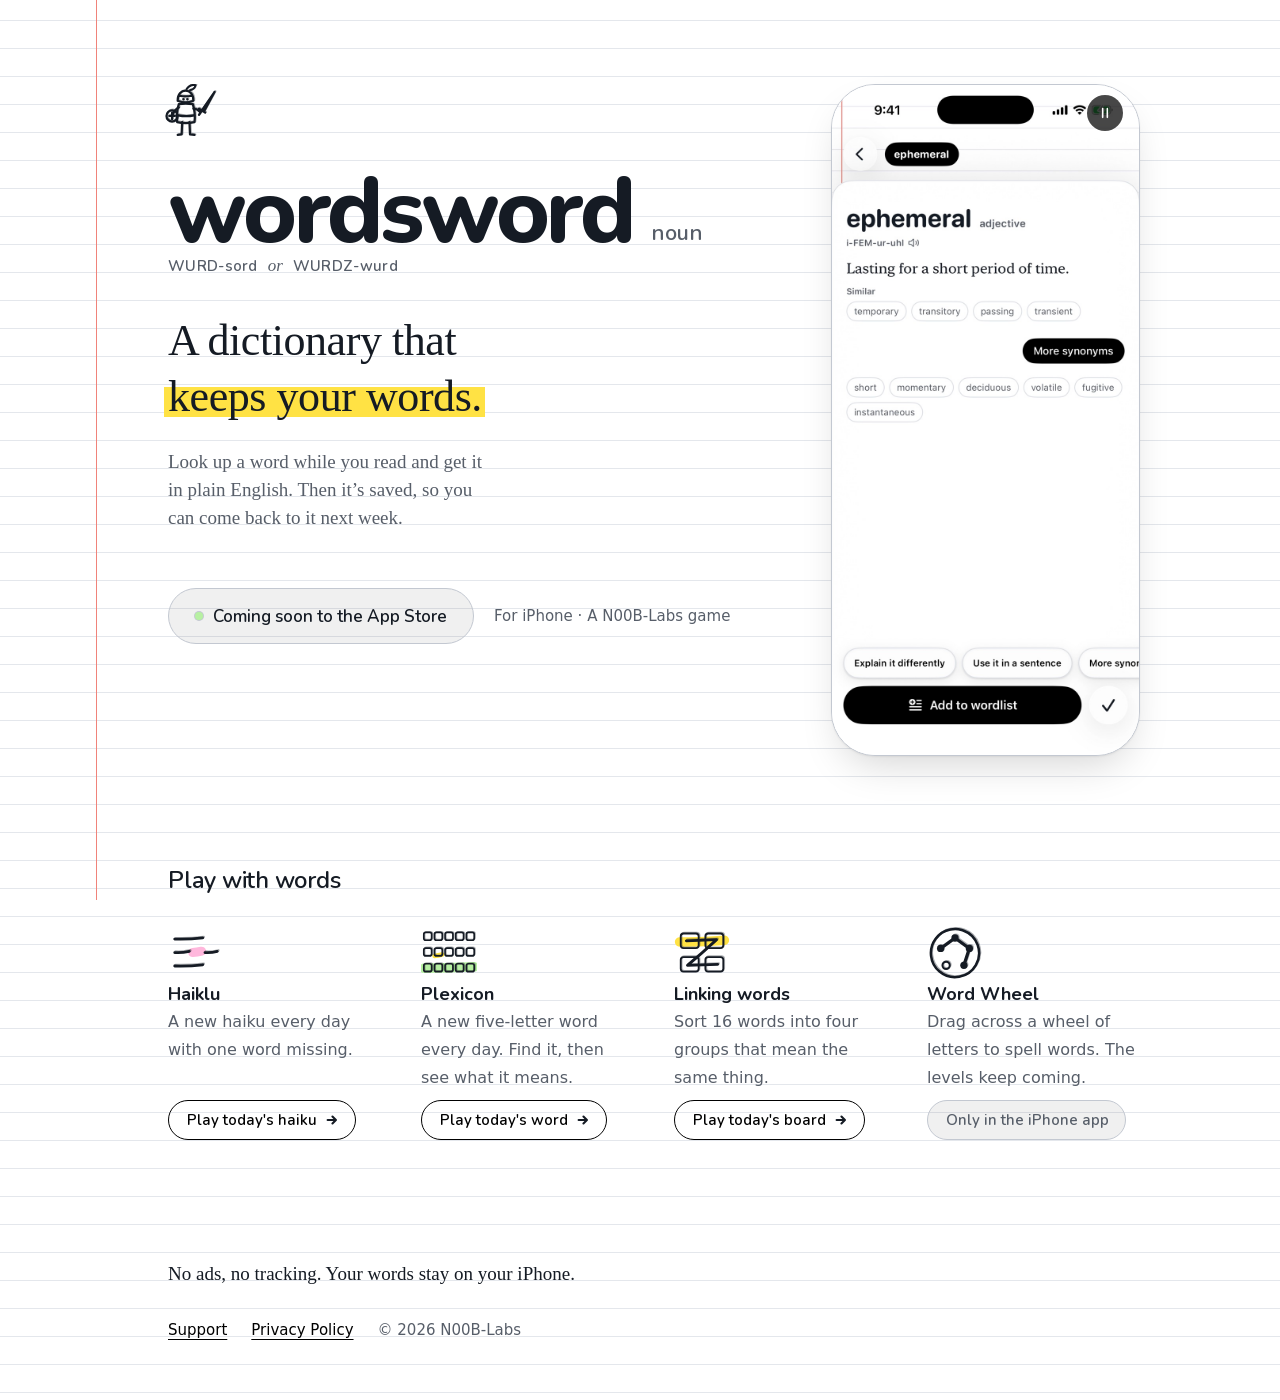
==== commit 7922ef8b: "Site: move the red margin line toward the left edge on desktop Caps the line at 96px from the window" ====
--- a/docs/index.html
+++ b/docs/index.html
@@ -147,7 +147,7 @@
 .swipe{fill:none; stroke-linecap:round}
 
 @media (min-width: 900px){
-  :root{--margin-x:max(14px, calc(50% - 520px - 8px))}
+  :root{--margin-x:min(96px, max(14px, calc(50% - 520px - 8px)))} /* notebook margin near the edge; steps in only so it never crosses the text */
   .wrap{padding-top:calc(var(--r) * 3); padding-left:48px}
   .hero{grid-template-columns:1fr auto}
   :root{--h1-nudge:2px; --sense-nudge:5px}
